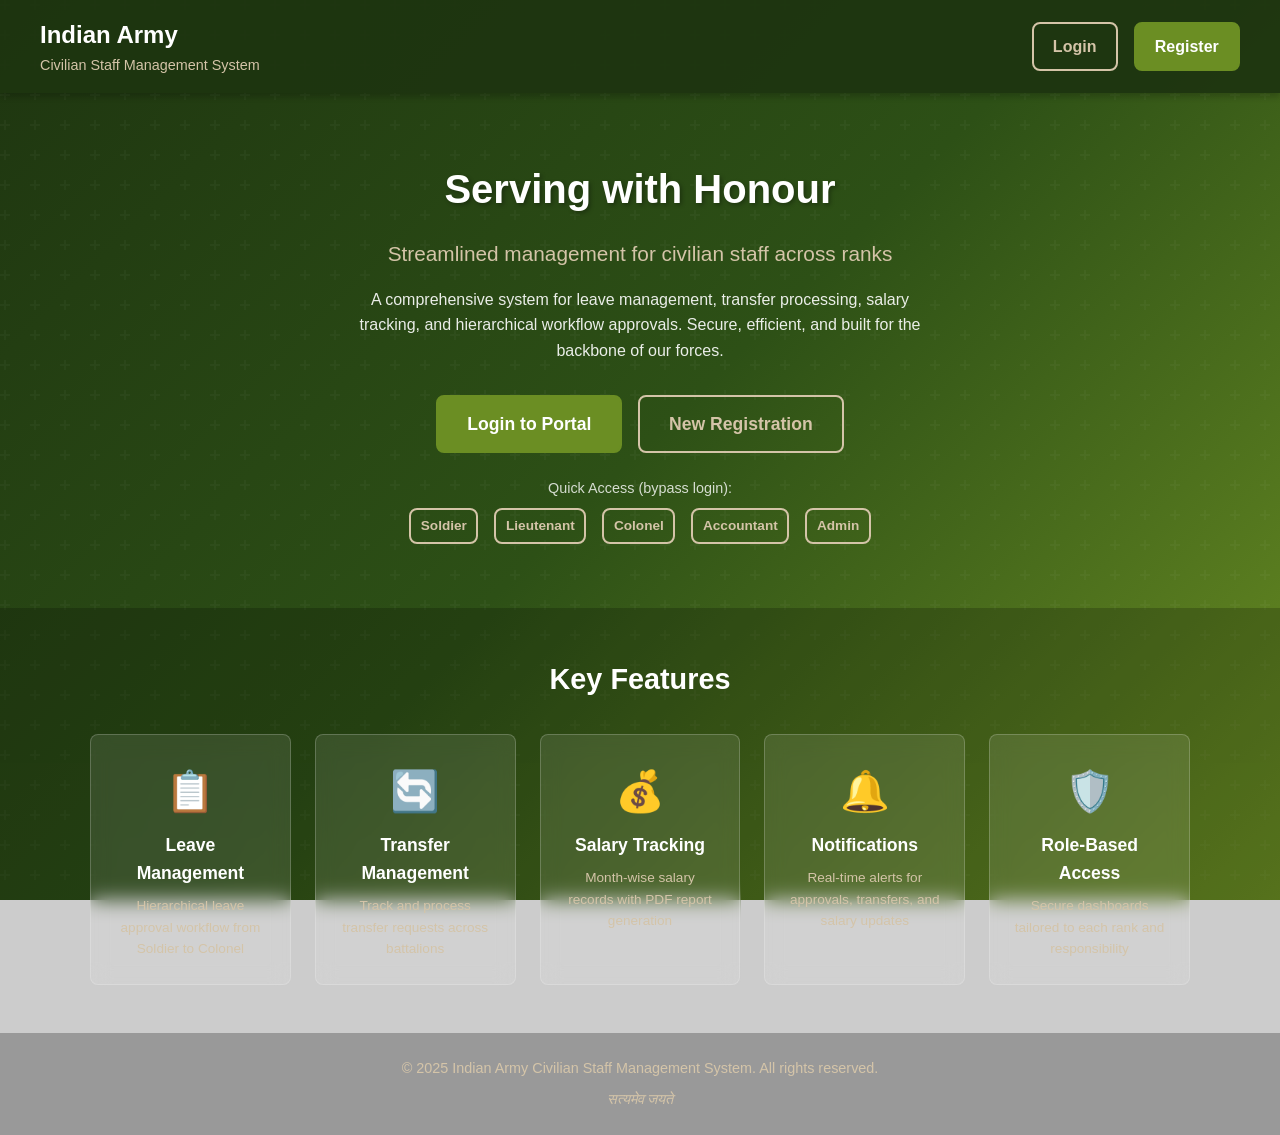
==== index.html @ 5b417126 "Initial commit" ====
<!DOCTYPE html>
<html lang="en">
<head>
    <meta charset="UTF-8">
    <meta name="viewport" content="width=device-width, initial-scale=1.0">
    <title>Indian Army Civilian Staff Management System</title>
    <link rel="stylesheet" href="css/style.css">
</head>
<body class="landing-page">
    <div class="landing-overlay"></div>
    
    <header class="main-header">
        <div class="header-content">
            <div class="logo-section">
                <img src="assets/ashoka-lion.svg" alt="Indian Army Emblem" class="army-emblem" onerror="this.style.display='none'">
                <div class="logo-text">
                    <h1>Indian Army</h1>
                    <p>Civilian Staff Management System</p>
                </div>
            </div>
            <nav class="header-nav">
                <a href="login.html" class="btn btn-outline">Login</a>
                <a href="register.html" class="btn btn-primary">Register</a>
            </nav>
        </div>
    </header>

    <main class="landing-main">
        <section class="hero-section">
            <div class="hero-content">
                <h2>Serving with Honour</h2>
                <p class="hero-subtitle">Streamlined management for civilian staff across ranks</p>
                <p class="hero-description">
                    A comprehensive system for leave management, transfer processing, salary tracking, 
                    and hierarchical workflow approvals. Secure, efficient, and built for the backbone of our forces.
                </p>
                <div class="hero-actions">
                    <a href="login.html" class="btn btn-primary btn-lg">Login to Portal</a>
                    <a href="register.html" class="btn btn-outline btn-lg">New Registration</a>
                </div>
                <p style="margin-top:1.5rem; color: rgba(255,255,255,0.8); font-size: 0.9rem;">Quick Access (bypass login):</p>
                <div class="hero-actions" style="margin-top: 0.5rem;">
                    <a href="#" class="btn btn-outline btn-sm quick-login" data-role="Soldier">Soldier</a>
                    <a href="#" class="btn btn-outline btn-sm quick-login" data-role="Lieutenant">Lieutenant</a>
                    <a href="#" class="btn btn-outline btn-sm quick-login" data-role="Colonel">Colonel</a>
                    <a href="#" class="btn btn-outline btn-sm quick-login" data-role="Accountant">Accountant</a>
                    <a href="#" class="btn btn-outline btn-sm quick-login" data-role="Admin">Admin</a>
                </div>
            </div>
        </section>

        <section class="features-section">
            <h2>Key Features</h2>
            <div class="features-grid">
                <div class="feature-card">
                    <div class="feature-icon">📋</div>
                    <h3>Leave Management</h3>
                    <p>Hierarchical leave approval workflow from Soldier to Colonel</p>
                </div>
                <div class="feature-card">
                    <div class="feature-icon">🔄</div>
                    <h3>Transfer Management</h3>
                    <p>Track and process transfer requests across battalions</p>
                </div>
                <div class="feature-card">
                    <div class="feature-icon">💰</div>
                    <h3>Salary Tracking</h3>
                    <p>Month-wise salary records with PDF report generation</p>
                </div>
                <div class="feature-card">
                    <div class="feature-icon">🔔</div>
                    <h3>Notifications</h3>
                    <p>Real-time alerts for approvals, transfers, and salary updates</p>
                </div>
                <div class="feature-card">
                    <div class="feature-icon">🛡️</div>
                    <h3>Role-Based Access</h3>
                    <p>Secure dashboards tailored to each rank and responsibility</p>
                </div>
            </div>
        </section>
    </main>

    <footer class="main-footer">
        <div class="footer-content">
            <p>&copy; 2025 Indian Army Civilian Staff Management System. All rights reserved.</p>
            <p class="footer-tagline">सत्यमेव जयते</p>
        </div>
    </footer>

    <script src="js/data.js"></script>
    <script src="js/auth.js"></script>
    <script>
        DataStorage.init();
        document.querySelectorAll('.quick-login').forEach(btn => {
            btn.addEventListener('click', function(e) {
                e.preventDefault();
                const role = this.dataset.role;
                const user = DataStorage.getUsers().find(u => u.rank === role);
                if (user) {
                    DataStorage.setSession(user);
                    window.location.href = Auth.DASHBOARD_MAP[role];
                }
            });
        });
    </script>
</body>
</html>
---- css/style.css ----
/* ===== CSS Variables - Army Theme ===== */
:root {
    --army-green: #2d5016;
    --army-green-dark: #1e3510;
    --army-green-light: #4a7c23;
    --olive: #6b8e23;
    --olive-light: #8fac3d;
    --beige: #d4c4a8;
    --beige-light: #f5eedd;
    --beige-dark: #a8987a;
    --khaki: #c3b091;
    --white: #ffffff;
    --black: #1a1a1a;
    --gray: #6b6b6b;
    --gray-light: #e8e8e8;
    --danger: #c53030;
    --success: #276749;
    --warning: #c05621;
    --shadow: 0 4px 6px rgba(0, 0, 0, 0.2);
    --shadow-lg: 0 10px 25px rgba(0, 0, 0, 0.3);
    --radius: 8px;
    --radius-sm: 4px;
    --transition: all 0.3s ease;
}

/* ===== Reset & Base ===== */
* {
    margin: 0;
    padding: 0;
    box-sizing: border-box;
}

body {
    font-family: 'Segoe UI', Tahoma, Geneva, Verdana, sans-serif;
    background-color: var(--beige-light);
    color: var(--black);
    line-height: 1.6;
    min-height: 100vh;
}

/* ===== Landing Page ===== */
.landing-page {
    background: linear-gradient(135deg, var(--army-green-dark) 0%, var(--army-green) 50%, var(--olive) 100%);
    background-attachment: fixed;
    position: relative;
}

.landing-overlay {
    position: fixed;
    top: 0;
    left: 0;
    width: 100%;
    height: 100%;
    background: url("data:image/svg+xml,%3Csvg width='60' height='60' viewBox='0 0 60 60' xmlns='http://www.w3.org/2000/svg'%3E%3Cg fill='none' fill-rule='evenodd'%3E%3Cg fill='%23ffffff' fill-opacity='0.03'%3E%3Cpath d='M36 34v-4h-2v4h-4v2h4v4h2v-4h4v-2h-4zm0-30V0h-2v4h-4v2h4v4h2V6h4V4h-4zM6 34v-4H4v4H0v2h4v4h2v-4h4v-2H6zM6 4V0H4v4H0v2h4v4h2V6h4V4H6z'/%3E%3C/g%3E%3C/g%3E%3C/svg%3E");
    pointer-events: none;
    z-index: 0;
}

/* ===== Header ===== */
.main-header {
    position: relative;
    z-index: 10;
    background: rgba(30, 53, 16, 0.95);
    padding: 1rem 2rem;
    box-shadow: var(--shadow);
}

.header-content {
    max-width: 1200px;
    margin: 0 auto;
    display: flex;
    justify-content: space-between;
    align-items: center;
    flex-wrap: wrap;
    gap: 1rem;
}

.logo-section {
    display: flex;
    align-items: center;
    gap: 1rem;
}

.army-emblem {
    width: 50px;
    height: 50px;
    object-fit: contain;
}

.logo-text h1 {
    color: var(--white);
    font-size: 1.5rem;
    font-weight: 700;
}

.logo-text p {
    color: var(--beige);
    font-size: 0.9rem;
}

.header-nav {
    display: flex;
    gap: 1rem;
}

/* ===== Buttons ===== */
.btn {
    display: inline-block;
    padding: 0.6rem 1.2rem;
    border-radius: var(--radius);
    text-decoration: none;
    font-weight: 600;
    transition: var(--transition);
    border: 2px solid transparent;
    cursor: pointer;
}

.btn-primary {
    background: var(--olive);
    color: var(--white);
    border-color: var(--olive);
}

.btn-primary:hover {
    background: var(--olive-light);
    border-color: var(--olive-light);
    transform: translateY(-2px);
}

.btn-outline {
    background: transparent;
    color: var(--beige);
    border-color: var(--beige);
}

.btn-outline:hover {
    background: rgba(212, 196, 168, 0.2);
    color: var(--white);
}

.btn-lg {
    padding: 0.8rem 1.8rem;
    font-size: 1.1rem;
}

.btn-danger {
    background: var(--danger);
    color: var(--white);
    border-color: var(--danger);
}

.btn-success {
    background: var(--success);
    color: var(--white);
    border-color: var(--success);
}

.btn-sm {
    padding: 0.3rem 0.6rem;
    font-size: 0.85rem;
}

/* ===== Hero Section ===== */
.hero-section {
    position: relative;
    z-index: 5;
    padding: 4rem 2rem;
    text-align: center;
}

.hero-content h2 {
    color: var(--white);
    font-size: 2.5rem;
    margin-bottom: 1rem;
    text-shadow: 2px 2px 4px rgba(0,0,0,0.3);
}

.hero-subtitle {
    color: var(--beige);
    font-size: 1.3rem;
    margin-bottom: 1rem;
}

.hero-description {
    color: rgba(255,255,255,0.9);
    max-width: 600px;
    margin: 0 auto 2rem;
    font-size: 1rem;
}

.hero-actions {
    display: flex;
    gap: 1rem;
    justify-content: center;
    flex-wrap: wrap;
}

/* ===== Features Section ===== */
.features-section {
    position: relative;
    z-index: 5;
    padding: 3rem 2rem;
    background: rgba(0,0,0,0.2);
}

.features-section h2 {
    color: var(--white);
    text-align: center;
    margin-bottom: 2rem;
    font-size: 1.8rem;
}

.features-grid {
    max-width: 1100px;
    margin: 0 auto;
    display: grid;
    grid-template-columns: repeat(auto-fit, minmax(200px, 1fr));
    gap: 1.5rem;
}

.feature-card {
    background: rgba(255,255,255,0.1);
    backdrop-filter: blur(10px);
    border: 1px solid rgba(255,255,255,0.2);
    border-radius: var(--radius);
    padding: 1.5rem;
    text-align: center;
    transition: var(--transition);
}

.feature-card:hover {
    background: rgba(255,255,255,0.15);
    transform: translateY(-5px);
}

.feature-icon {
    font-size: 2.5rem;
    margin-bottom: 0.5rem;
}

.feature-card h3 {
    color: var(--white);
    font-size: 1.1rem;
    margin-bottom: 0.5rem;
}

.feature-card p {
    color: var(--beige);
    font-size: 0.85rem;
}

/* ===== Footer ===== */
.main-footer {
    position: relative;
    z-index: 5;
    background: rgba(0,0,0,0.4);
    padding: 1.5rem 2rem;
    text-align: center;
}

.footer-content p {
    color: var(--beige);
    font-size: 0.9rem;
}

.footer-tagline {
    font-style: italic;
    margin-top: 0.5rem;
}

/* ===== Auth Pages ===== */
.auth-page {
    min-height: 100vh;
    display: flex;
    flex-direction: column;
    background: linear-gradient(135deg, var(--army-green-dark) 0%, var(--army-green) 100%);
    position: relative;
}

.auth-header {
    padding: 1rem 2rem;
    background: rgba(0,0,0,0.2);
}

.auth-header a {
    color: var(--beige);
    text-decoration: none;
}

.auth-container {
    flex: 1;
    display: flex;
    align-items: center;
    justify-content: center;
    padding: 2rem;
}

.auth-card {
    background: var(--white);
    border-radius: var(--radius);
    box-shadow: var(--shadow-lg);
    padding: 2rem;
    width: 100%;
    max-width: 420px;
}

.auth-card h1 {
    color: var(--army-green);
    margin-bottom: 1.5rem;
    font-size: 1.5rem;
}

.form-group {
    margin-bottom: 1rem;
}

.form-group label {
    display: block;
    margin-bottom: 0.4rem;
    font-weight: 600;
    color: var(--black);
}

.form-group input,
.form-group select {
    width: 100%;
    padding: 0.6rem 0.8rem;
    border: 2px solid var(--gray-light);
    border-radius: var(--radius-sm);
    font-size: 1rem;
    transition: var(--transition);
}

.form-group input:focus,
.form-group select:focus {
    outline: none;
    border-color: var(--olive);
}

.form-group input.error {
    border-color: var(--danger);
}

.form-group .error-msg {
    color: var(--danger);
    font-size: 0.8rem;
    margin-top: 0.3rem;
}

.auth-links {
    margin-top: 1rem;
    display: flex;
    justify-content: space-between;
    flex-wrap: wrap;
    gap: 0.5rem;
}

.auth-links a {
    color: var(--olive);
    text-decoration: none;
    font-size: 0.9rem;
}

.auth-links a:hover {
    text-decoration: underline;
}

.quick-login-btn {
    color: var(--olive);
    text-decoration: none;
    font-size: 0.85rem;
    padding: 0.3rem 0.6rem;
    border: 1px solid var(--olive);
    border-radius: 4px;
}

.quick-login-btn:hover {
    background: rgba(107, 142, 35, 0.1);
}

.btn-block {
    width: 100%;
    padding: 0.8rem;
    margin-top: 1rem;
}

.btn:disabled {
    opacity: 0.6;
    cursor: not-allowed;
}

/* ===== Dashboard Layout ===== */
.dashboard-layout {
    display: flex;
    flex-direction: column;
    min-height: 100vh;
    background: var(--beige-light);
}

.dashboard-header {
    background: var(--army-green);
    color: var(--white);
    padding: 0.8rem 1.5rem;
    display: flex;
    justify-content: space-between;
    align-items: center;
    flex-wrap: wrap;
    gap: 1rem;
    box-shadow: var(--shadow);
}

.dashboard-header-left {
    display: flex;
    align-items: center;
    gap: 1rem;
}

.profile-trigger {
    display: flex;
    align-items: center;
    gap: 0.8rem;
    cursor: pointer;
    padding: 0.3rem 0;
}

.profile-photo {
    width: 45px;
    height: 45px;
    border-radius: 4px;
    object-fit: cover;
    border: 2px solid var(--beige);
}

.profile-photo-placeholder {
    width: 45px;
    height: 45px;
    border-radius: 4px;
    background: var(--olive);
    display: flex;
    align-items: center;
    justify-content: center;
    font-size: 1.2rem;
    border: 2px solid var(--beige);
}

.profile-info span {
    display: block;
    font-size: 0.9rem;
}

.profile-info .rank-name {
    font-weight: 700;
}

.profile-info .service-id {
    font-size: 0.8rem;
    opacity: 0.9;
}

.dashboard-header-right {
    display: flex;
    align-items: center;
    gap: 1rem;
}

.notification-bell {
    position: relative;
    cursor: pointer;
    padding: 0.5rem;
    font-size: 1.5rem;
}

.notification-badge {
    position: absolute;
    top: 0;
    right: 0;
    background: var(--danger);
    color: var(--white);
    font-size: 0.7rem;
    padding: 0.2rem 0.5rem;
    border-radius: 50%;
    min-width: 18px;
    text-align: center;
}

.dashboard-body {
    display: flex;
    flex: 1;
}

/* ===== Side Menu ===== */
.side-menu-overlay {
    display: none;
    position: fixed;
    top: 0;
    left: 0;
    width: 100%;
    height: 100%;
    background: rgba(0,0,0,0.5);
    backdrop-filter: blur(4px);
    z-index: 1000;
    opacity: 0;
    transition: var(--transition);
}

.side-menu-overlay.active {
    display: block;
    opacity: 1;
}

.side-menu {
    position: fixed;
    top: 0;
    left: 0;
    width: 280px;
    height: 100%;
    background: var(--white);
    box-shadow: var(--shadow-lg);
    z-index: 1001;
    transform: translateX(-100%);
    transition: transform 0.3s ease;
    overflow-y: auto;
}

.side-menu.active {
    transform: translateX(0);
}

.side-menu-header {
    padding: 1.5rem;
    background: var(--army-green);
    color: var(--white);
}

.side-menu-nav {
    padding: 1rem;
}

.menu-item {
    display: block;
    padding: 0.8rem 1rem;
    color: var(--black);
    text-decoration: none;
    border-radius: var(--radius-sm);
    margin-bottom: 0.3rem;
    transition: var(--transition);
}

.menu-item:hover,
.menu-item.active {
    background: var(--beige-light);
    color: var(--army-green);
}

.menu-item.logout {
    color: var(--danger);
}

/* ===== Main Content ===== */
.main-content {
    flex: 1;
    padding: 1.5rem;
    overflow-x: hidden;
}

.greeting-section {
    margin-bottom: 2rem;
}

.greeting-section h1 {
    color: var(--army-green);
    font-size: 1.8rem;
}

.greeting-section p {
    color: var(--gray);
    margin-top: 0.3rem;
}

/* ===== Action Cards ===== */
.action-cards {
    display: grid;
    grid-template-columns: repeat(auto-fill, minmax(250px, 1fr));
    gap: 1.5rem;
}

.action-card {
    background: linear-gradient(135deg, var(--army-green) 0%, var(--olive) 100%);
    border-radius: var(--radius);
    padding: 1.5rem;
    color: var(--white);
    text-decoration: none;
    transition: var(--transition);
    position: relative;
    overflow: hidden;
    min-height: 140px;
    display: flex;
    flex-direction: column;
    justify-content: flex-end;
}

.action-card::before {
    content: '';
    position: absolute;
    top: 0;
    left: 0;
    width: 100%;
    height: 100%;
    background: url("data:image/svg+xml,%3Csvg width='100' height='100' viewBox='0 0 100 100' xmlns='http://www.w3.org/2000/svg'%3E%3Cpath d='M11 18c3.866 0 7-3.134 7-7s-3.134-7-7-7-7 3.134-7 7 3.134 7 7 7zm48 25c3.866 0 7-3.134 7-7s-3.134-7-7-7-7 3.134-7 7 3.134 7 7 7zm-43-7c1.657 0 3-1.343 3-3s-1.343-3-3-3-3 1.343-3 3 1.343 3 3 3zm63 31c1.657 0 3-1.343 3-3s-1.343-3-3-3-3 1.343-3 3 1.343 3 3 3zM34 90c1.657 0 3-1.343 3-3s-1.343-3-3-3-3 1.343-3 3 1.343 3 3 3zm56-76c1.657 0 3-1.343 3-3s-1.343-3-3-3-3 1.343-3 3 1.343 3 3 3zM12 86c2.21 0 4-1.79 4-4s-1.79-4-4-4-4 1.79-4 4 1.79 4 4 4zm28-65c2.21 0 4-1.79 4-4s-1.79-4-4-4-4 1.79-4 4 1.79 4 4 4zm23-11c2.76 0 5-2.24 5-5s-2.24-5-5-5-5 2.24-5 5 2.24 5 5 5zm-6 60c2.21 0 4-1.79 4-4s-1.79-4-4-4-4 1.79-4 4 1.79 4 4 4zm29 22c2.76 0 5-2.24 5-5s-2.24-5-5-5-5 2.24-5 5 2.24 5 5 5zM32 63c2.76 0 5-2.24 5-5s-2.24-5-5-5-5 2.24-5 5 2.24 5 5 5zm57-13c2.76 0 5-2.24 5-5s-2.24-5-5-5-5 2.24-5 5 2.24 5 5 5zm-9-21c1.105 0 2-.895 2-2s-.895-2-2-2-2 .895-2 2 .895 2 2 2zM60 91c1.105 0 2-.895 2-2s-.895-2-2-2-2 .895-2 2 .895 2 2 2zM35 41c1.105 0 2-.895 2-2s-.895-2-2-2-2 .895-2 2 .895 2 2 2zM12 60c1.105 0 2-.895 2-2s-.895-2-2-2-2 .895-2 2 .895 2 2 2z' fill='%23ffffff' fill-opacity='0.05' fill-rule='evenodd'/%3E%3C/svg%3E");
    opacity: 0.5;
}

.action-card:hover {
    transform: translateY(-5px);
    box-shadow: var(--shadow-lg);
}

.action-card h3 {
    position: relative;
    font-size: 1.2rem;
    margin-bottom: 0.3rem;
}

.action-card p {
    position: relative;
    font-size: 0.85rem;
    opacity: 0.9;
}

/* ===== Modal ===== */
.modal-overlay {
    display: none;
    position: fixed;
    top: 0;
    left: 0;
    width: 100%;
    height: 100%;
    background: rgba(0,0,0,0.5);
    z-index: 2000;
    align-items: center;
    justify-content: center;
    padding: 1rem;
}

.modal-overlay.active {
    display: flex;
}

.modal {
    background: var(--white);
    border-radius: var(--radius);
    max-width: 500px;
    width: 100%;
    max-height: 90vh;
    overflow-y: auto;
    box-shadow: var(--shadow-lg);
}

.modal-header {
    padding: 1rem 1.5rem;
    background: var(--army-green);
    color: var(--white);
    display: flex;
    justify-content: space-between;
    align-items: center;
}

.modal-close {
    background: none;
    border: none;
    color: var(--white);
    font-size: 1.5rem;
    cursor: pointer;
}

.modal-body {
    padding: 1.5rem;
}

/* ===== Tables ===== */
.table-container {
    overflow-x: auto;
    margin: 1rem 0;
    border-radius: var(--radius);
    box-shadow: var(--shadow);
}

.data-table {
    width: 100%;
    border-collapse: collapse;
    background: var(--white);
}

.data-table th,
.data-table td {
    padding: 0.8rem 1rem;
    text-align: left;
    border-bottom: 1px solid var(--gray-light);
}

.data-table th {
    background: var(--army-green);
    color: var(--white);
    font-weight: 600;
}

.data-table tr:hover {
    background: var(--beige-light);
}

.badge {
    display: inline-block;
    padding: 0.2rem 0.6rem;
    border-radius: 20px;
    font-size: 0.8rem;
    font-weight: 600;
}

.badge-success { background: #c6f6d5; color: var(--success); }
.badge-warning { background: #feebc8; color: var(--warning); }
.badge-danger { background: #fed7d7; color: var(--danger); }

/* ===== Notification Dropdown ===== */
.notification-dropdown {
    display: none;
    position: absolute;
    top: 100%;
    right: 0;
    margin-top: 0.5rem;
    background: var(--white);
    border-radius: var(--radius);
    box-shadow: var(--shadow-lg);
    min-width: 320px;
    max-height: 400px;
    overflow-y: auto;
    z-index: 100;
}

.notification-dropdown.active {
    display: block;
}

.notification-item {
    padding: 1rem;
    border-bottom: 1px solid var(--gray-light);
    cursor: pointer;
    transition: var(--transition);
}

.notification-item:hover {
    background: var(--beige-light);
}

.notification-item.unread {
    background: #e8f5e9;
}

/* ===== Section Cards ===== */
.section-card {
    background: var(--white);
    border-radius: var(--radius);
    box-shadow: var(--shadow);
    padding: 1.5rem;
    margin-bottom: 1.5rem;
}

.section-card h3 {
    color: var(--army-green);
    margin-bottom: 1rem;
    padding-bottom: 0.5rem;
    border-bottom: 2px solid var(--beige);
}

/* ===== Form Layout ===== */
.form-row {
    display: grid;
    grid-template-columns: repeat(auto-fit, minmax(200px, 1fr));
    gap: 1rem;
}

/* ===== Hamburger Menu (Mobile) ===== */
.hamburger-btn {
    display: none;
    background: none;
    border: none;
    color: var(--white);
    font-size: 1.5rem;
    cursor: pointer;
}

/* ===== Responsive ===== */
.step-active {
    background: var(--olive);
    color: white;
    padding: 0.2rem 0.6rem;
    border-radius: 50%;
}

/* ===== Responsive ===== */
@media (max-width: 768px) {
    .header-content {
        flex-direction: column;
    }

    .hero-content h2 {
        font-size: 1.8rem;
    }

    .hero-actions {
        flex-direction: column;
    }

    .dashboard-header {
        flex-direction: column;
    }

    .profile-info {
        display: none;
    }

    .hamburger-btn {
        display: block;
    }

    .action-cards {
        grid-template-columns: 1fr;
    }

    .data-table {
        font-size: 0.85rem;
    }

    .data-table th,
    .data-table td {
        padding: 0.5rem;
    }
}
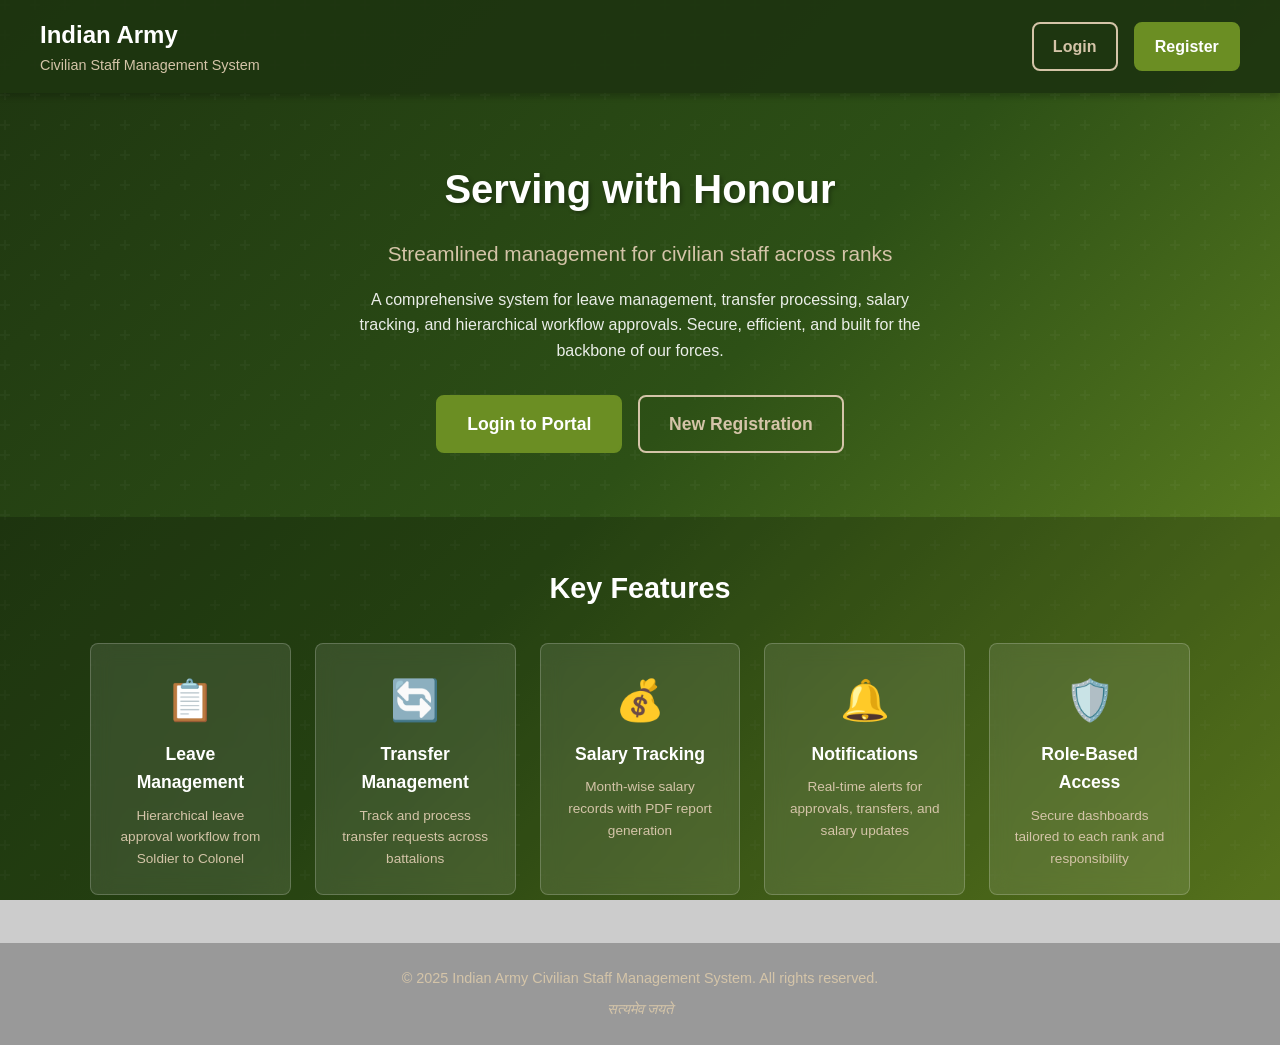
==== commit 4455faca: "hii" ====
--- a/index.html
+++ b/index.html
@@ -5,6 +5,7 @@
     <meta name="viewport" content="width=device-width, initial-scale=1.0">
     <title>Indian Army Civilian Staff Management System</title>
     <link rel="stylesheet" href="css/style.css">
+    <link rel="stylesheet" href="css/pages.css">
 </head>
 <body class="landing-page">
     <div class="landing-overlay"></div>
@@ -38,14 +39,7 @@
                     <a href="login.html" class="btn btn-primary btn-lg">Login to Portal</a>
                     <a href="register.html" class="btn btn-outline btn-lg">New Registration</a>
                 </div>
-                <p style="margin-top:1.5rem; color: rgba(255,255,255,0.8); font-size: 0.9rem;">Quick Access (bypass login):</p>
-                <div class="hero-actions" style="margin-top: 0.5rem;">
-                    <a href="#" class="btn btn-outline btn-sm quick-login" data-role="Soldier">Soldier</a>
-                    <a href="#" class="btn btn-outline btn-sm quick-login" data-role="Lieutenant">Lieutenant</a>
-                    <a href="#" class="btn btn-outline btn-sm quick-login" data-role="Colonel">Colonel</a>
-                    <a href="#" class="btn btn-outline btn-sm quick-login" data-role="Accountant">Accountant</a>
-                    <a href="#" class="btn btn-outline btn-sm quick-login" data-role="Admin">Admin</a>
-                </div>
+               
             </div>
         </section>
 
@@ -90,19 +84,6 @@
 
     <script src="js/data.js"></script>
     <script src="js/auth.js"></script>
-    <script>
-        DataStorage.init();
-        document.querySelectorAll('.quick-login').forEach(btn => {
-            btn.addEventListener('click', function(e) {
-                e.preventDefault();
-                const role = this.dataset.role;
-                const user = DataStorage.getUsers().find(u => u.rank === role);
-                if (user) {
-                    DataStorage.setSession(user);
-                    window.location.href = Auth.DASHBOARD_MAP[role];
-                }
-            });
-        });
-    </script>
+    <script src="js/pages.js"></script>
 </body>
 </html>
--- a/css/style.css
+++ b/css/style.css
@@ -649,8 +649,8 @@
 .modal {
     background: var(--white);
     border-radius: var(--radius);
-    max-width: 500px;
-    width: 100%;
+    max-width: 1100px;
+    width: 95%;
     max-height: 90vh;
     overflow-y: auto;
     box-shadow: var(--shadow-lg);
@@ -693,15 +693,17 @@
 
 .data-table th,
 .data-table td {
-    padding: 0.8rem 1rem;
+    padding: 1.2rem 1.5rem;
     text-align: left;
     border-bottom: 1px solid var(--gray-light);
+    font-size: 0.95rem;
 }
 
 .data-table th {
     background: var(--army-green);
     color: var(--white);
     font-weight: 600;
+    font-size: 1rem;
 }
 
 .data-table tr:hover {
--- a/css/pages.css
+++ b/css/pages.css
@@ -0,0 +1,83 @@
+/* ========== index (landing) ========== */
+.hero-content .hero-actions + p {
+  margin-top: 1.5rem;
+  color: rgba(255, 255, 255, 0.8);
+  font-size: 0.9rem;
+}
+.hero-content .hero-actions.quick-access {
+  margin-top: 0.5rem;
+}
+
+/* ========== login ========== */
+#otpGroup { display: none; }
+#otpGroup small { color: var(--gray); }
+.auth-card .auth-links + p {
+  margin-top: 1rem;
+  font-size: 0.85rem;
+  color: var(--gray);
+}
+.quick-login-wrap {
+  display: flex;
+  flex-wrap: wrap;
+  gap: 0.5rem;
+  margin-top: 0.5rem;
+}
+
+/* ========== register ========== */
+.register-card.auth-card { max-width: 500px; }
+.progress-indicator {
+  display: flex;
+  gap: 0.5rem;
+  margin-bottom: 1.5rem;
+}
+.form-step h3 { margin-bottom: 1rem; }
+.form-step { display: none; }
+.form-step.active { display: block; }
+.form-actions {
+  display: flex;
+  gap: 1rem;
+  margin-top: 1rem;
+}
+.form-actions #prevBtn,
+.form-actions #submitBtn { display: none; }
+.register-auth-links { margin-top: 1rem; }
+
+/* ========== forgot-password ========== */
+.forgot-password-intro {
+  margin-bottom: 1rem;
+  color: var(--gray);
+}
+.forgot-auth-links { margin-top: 1rem; }
+
+/* ========== dashboards (shared) ========== */
+.notification-dropdown .dropdown-footer {
+  padding: 0.5rem;
+  text-align: center;
+}
+
+/* ========== admin-dashboard ========== */
+.admin-analytics-grid {
+  display: grid;
+  grid-template-columns: repeat(auto-fit, minmax(150px, 1fr));
+  gap: 1rem;
+}
+.admin-analytics-card {
+  background: var(--beige-light);
+  padding: 1rem;
+  border-radius: 8px;
+}
+
+/* ========== accountant-dashboard ========== */
+#acResultSection { display: none; }
+
+/* ========== notification-view ========== */
+#backLink {
+  color: white;
+  text-decoration: none;
+}
+.notification-view-item {
+  padding: 1rem;
+  border-bottom: 1px solid var(--gray-light);
+}
+.notification-view-item p { margin: 0.3rem 0 0; }
+.notification-view-item small { color: var(--gray); }
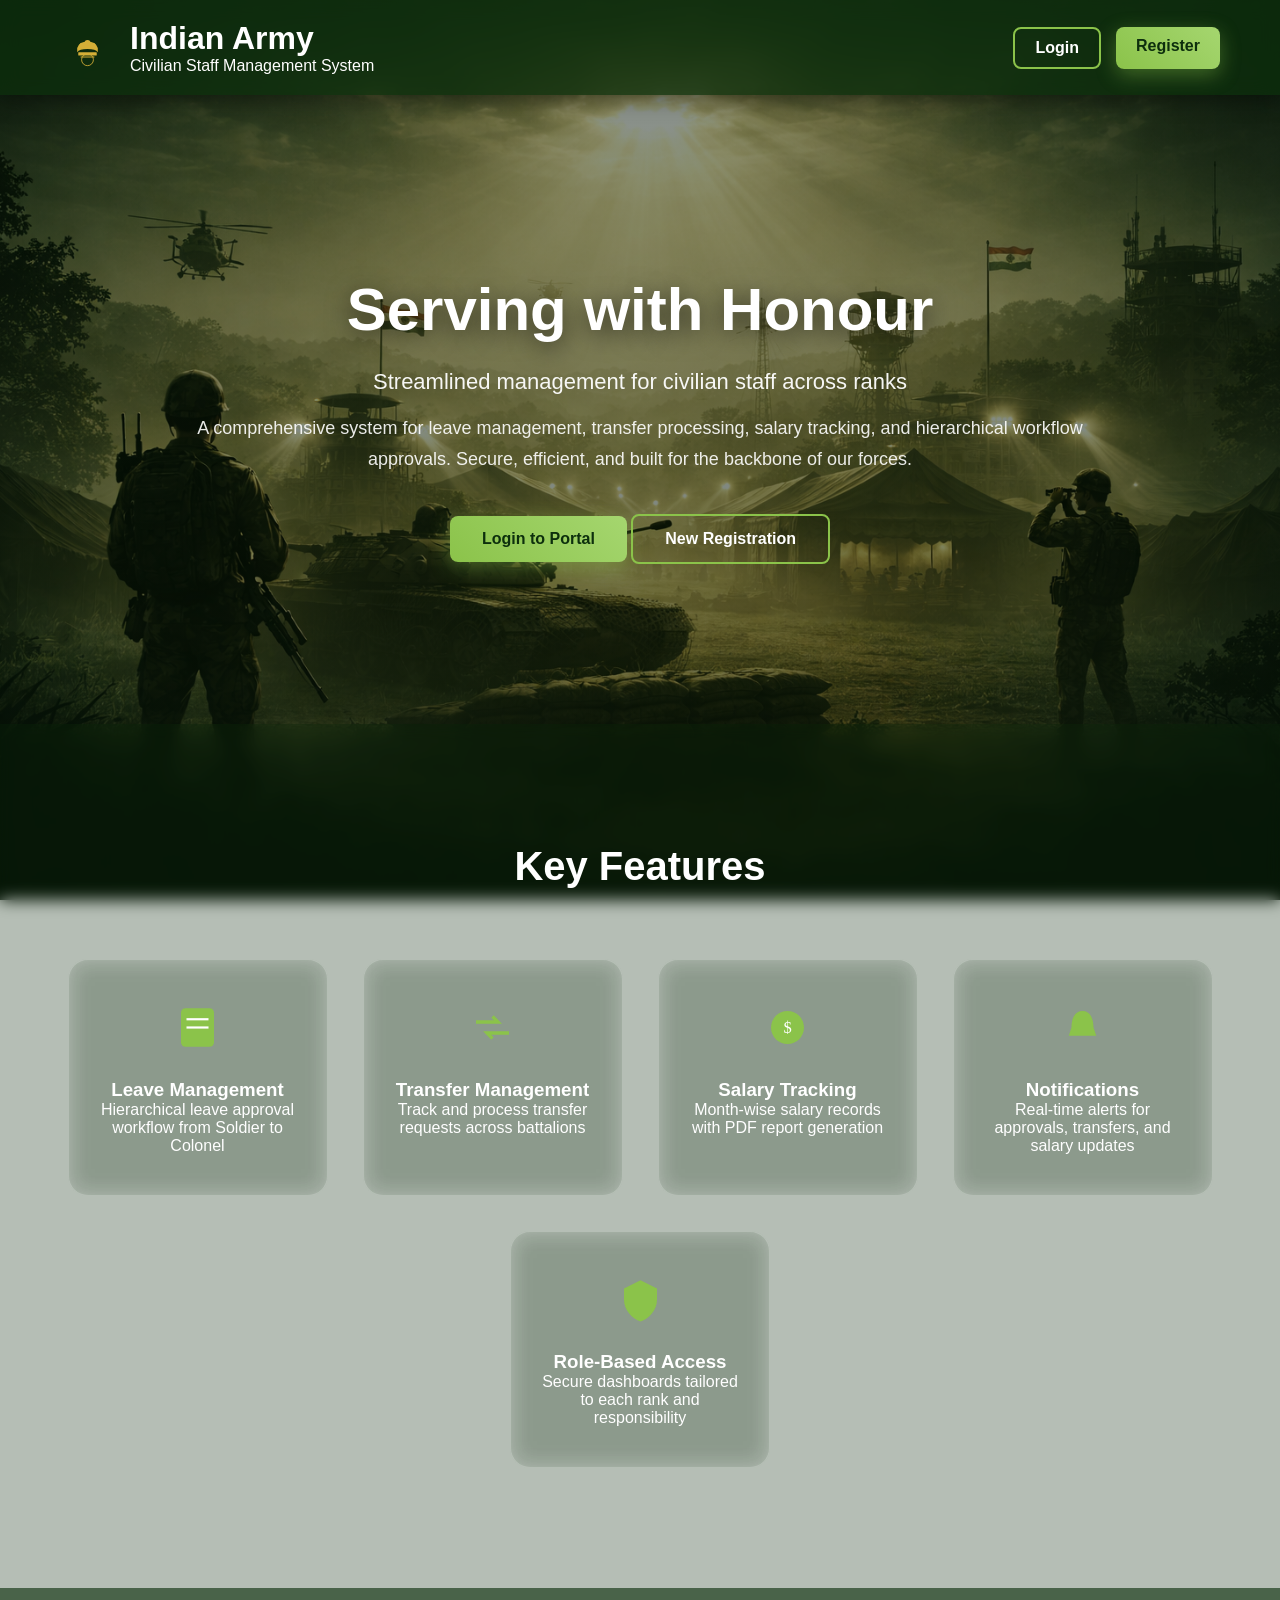
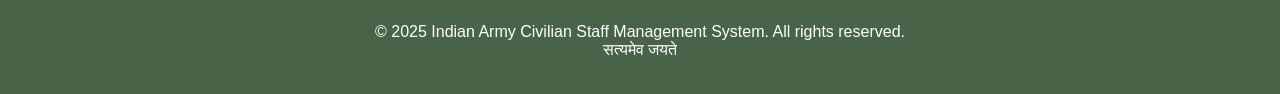
==== commit bd68f2b4: "css updated little" ====
--- a/index.html
+++ b/index.html
@@ -4,77 +4,115 @@
     <meta charset="UTF-8">
     <meta name="viewport" content="width=device-width, initial-scale=1.0">
     <title>Indian Army Civilian Staff Management System</title>
-    <link rel="stylesheet" href="css/style.css">
-    <link rel="stylesheet" href="css/pages.css">
+
+    <!-- CSS -->
+    <link rel="stylesheet" href="css/styles.css">
+
+    <!-- Favicon -->
+    <link rel="icon" type="image/x-icon" href="assets/favicon.ico">
 </head>
+
 <body class="landing-page">
+
     <div class="landing-overlay"></div>
-    
+
+    <!-- HEADER -->
     <header class="main-header">
         <div class="header-content">
+
             <div class="logo-section">
-                <img src="assets/ashoka-lion.svg" alt="Indian Army Emblem" class="army-emblem" onerror="this.style.display='none'">
+                <img src="assets/ashoka-lion.svg"
+                     alt="Indian Army Emblem"
+                     class="army-emblem"
+                     onerror="this.style.display='none'">
                 <div class="logo-text">
                     <h1>Indian Army</h1>
                     <p>Civilian Staff Management System</p>
                 </div>
             </div>
+
             <nav class="header-nav">
                 <a href="login.html" class="btn btn-outline">Login</a>
                 <a href="register.html" class="btn btn-primary">Register</a>
             </nav>
+
         </div>
     </header>
 
+    <!-- MAIN -->
     <main class="landing-main">
+
+        <!-- HERO -->
         <section class="hero-section">
             <div class="hero-content">
+
                 <h2>Serving with Honour</h2>
-                <p class="hero-subtitle">Streamlined management for civilian staff across ranks</p>
+
+                <p class="hero-subtitle">
+                    Streamlined management for civilian staff across ranks
+                </p>
+
                 <p class="hero-description">
-                    A comprehensive system for leave management, transfer processing, salary tracking, 
-                    and hierarchical workflow approvals. Secure, efficient, and built for the backbone of our forces.
+                    A comprehensive system for leave management, transfer processing,
+                    salary tracking, and hierarchical workflow approvals.
+                    Secure, efficient, and built for the backbone of our forces.
                 </p>
+
                 <div class="hero-actions">
-                    <a href="login.html" class="btn btn-primary btn-lg">Login to Portal</a>
-                    <a href="register.html" class="btn btn-outline btn-lg">New Registration</a>
+                    <a href="login.html" class="btn btn-primary btn-lg">
+                        Login to Portal
+                    </a>
+
+                    <a href="register.html" class="btn btn-outline btn-lg">
+                        New Registration
+                    </a>
                 </div>
-               
+
             </div>
         </section>
 
+        <!-- FEATURES -->
         <section class="features-section">
             <h2>Key Features</h2>
+
             <div class="features-grid">
+
                 <div class="feature-card">
-                    <div class="feature-icon">📋</div>
+                    <img src="assets/icons/leave.svg" class="feature-icon" alt="Leave">
                     <h3>Leave Management</h3>
                     <p>Hierarchical leave approval workflow from Soldier to Colonel</p>
                 </div>
+
                 <div class="feature-card">
-                    <div class="feature-icon">🔄</div>
+                    <img src="assets/icons/transfer.svg" class="feature-icon" alt="Transfer">
                     <h3>Transfer Management</h3>
                     <p>Track and process transfer requests across battalions</p>
                 </div>
+
                 <div class="feature-card">
-                    <div class="feature-icon">💰</div>
+                    <img src="assets/icons/salary.svg" class="feature-icon" alt="Salary">
                     <h3>Salary Tracking</h3>
                     <p>Month-wise salary records with PDF report generation</p>
                 </div>
+
                 <div class="feature-card">
-                    <div class="feature-icon">🔔</div>
+                    <img src="assets/icons/notification.svg" class="feature-icon" alt="Notifications">
                     <h3>Notifications</h3>
                     <p>Real-time alerts for approvals, transfers, and salary updates</p>
                 </div>
+
                 <div class="feature-card">
-                    <div class="feature-icon">🛡️</div>
+                    <img src="assets/icons/security.svg" class="feature-icon" alt="Security">
                     <h3>Role-Based Access</h3>
                     <p>Secure dashboards tailored to each rank and responsibility</p>
                 </div>
+
             </div>
         </section>
+
     </main>
 
+    <!-- FOOTER -->
     <footer class="main-footer">
         <div class="footer-content">
             <p>&copy; 2025 Indian Army Civilian Staff Management System. All rights reserved.</p>
@@ -82,8 +120,10 @@
         </div>
     </footer>
 
+    <!-- JS -->
     <script src="js/data.js"></script>
     <script src="js/auth.js"></script>
     <script src="js/pages.js"></script>
+
 </body>
-</html>
+</html>
--- a/css/styles.css
+++ b/css/styles.css
@@ -0,0 +1,212 @@
+/* ============================= */
+/* RESET */
+/* ============================= */
+* {
+    margin: 0;
+    padding: 0;
+    box-sizing: border-box;
+}
+
+html {
+    scroll-behavior: smooth;
+}
+
+body.landing-page {
+    font-family: 'Segoe UI', Tahoma, sans-serif;
+    color: #ffffff;
+    overflow-x: hidden;
+    animation: fadeInPage 0.6s ease;
+}
+
+/* ============================= */
+/* BACKGROUND */
+/* ============================= */
+.landing-page {
+    background:
+        linear-gradient(
+            rgba(5, 20, 5, 0.45),
+            rgba(5, 20, 5, 0.55)
+        ),
+        url("../assets/images/ARMY-BG.png");
+    background-size: cover;
+    background-position: center;
+    background-attachment: fixed;
+}
+
+/* ============================= */
+/* HEADER */
+/* ============================= */
+.main-header {
+    position: sticky;
+    top: 0;
+    z-index: 1000;
+    padding: 20px 60px;
+    background: rgba(13, 47, 13, 0.75);
+    backdrop-filter: blur(10px);
+    box-shadow: 0 5px 20px rgba(0,0,0,0.4);
+}
+
+.header-content {
+    display: flex;
+    justify-content: space-between;
+    align-items: center;
+}
+
+.logo-section {
+    display: flex;
+    align-items: center;
+    gap: 15px;
+}
+
+.army-emblem {
+    width: 55px;
+}
+
+/* ============================= */
+/* BUTTONS */
+/* ============================= */
+.header-nav {
+    display: flex;
+    gap: 15px;
+}
+
+.btn {
+    padding: 10px 20px;
+    border-radius: 8px;
+    text-decoration: none;
+    font-weight: 600;
+    transition: all 0.3s ease;
+    display: inline-block;
+}
+
+.btn-primary {
+    background: linear-gradient(45deg, #8bc34a, #a5d66f);
+    color: #0d2f0d;
+    box-shadow: 0 6px 20px rgba(139,195,74,0.4);
+}
+
+.btn-primary:hover {
+    transform: translateY(-4px);
+    box-shadow: 0 12px 30px rgba(139,195,74,0.6);
+}
+
+.btn-outline {
+    border: 2px solid #8bc34a;
+    color: #ffffff;
+}
+
+.btn-outline:hover {
+    background: #8bc34a;
+    color: #0d2f0d;
+}
+
+.btn-lg {
+    padding: 14px 32px;
+    font-size: 16px;
+}
+
+/* ============================= */
+/* HERO SECTION */
+/* ============================= */
+.hero-section {
+    position: relative;
+    text-align: center;
+    padding: 180px 20px 160px 20px;
+}
+
+.hero-content {
+    position: relative;
+    z-index: 1;
+    max-width: 900px;
+    margin: auto;
+}
+
+.hero-content h2 {
+    font-size: 60px;
+    font-weight: 800;
+    margin-bottom: 25px;
+    text-shadow: 0 5px 25px rgba(0,0,0,0.6);
+}
+
+.hero-subtitle {
+    font-size: 22px;
+    margin-bottom: 18px;
+    opacity: 0.95;
+}
+
+.hero-description {
+    line-height: 1.7;
+    font-size: 18px;
+    opacity: 0.9;
+    margin-bottom: 40px;
+}
+
+/* ============================= */
+/* FEATURES SECTION */
+/* ============================= */
+.features-section {
+    padding: 120px 40px;
+    text-align: center;
+
+    /* Transparent Green Glass */
+    background: rgba(10, 40, 10, 0.30);
+    backdrop-filter: blur(8px);
+}
+
+.features-section h2 {
+    font-size: 40px;
+    font-weight: 700;
+    margin-bottom: 70px;
+}
+
+.features-grid {
+    display: flex;
+    justify-content: center;
+    gap: 35px;
+    flex-wrap: wrap;
+}
+
+.feature-card {
+    background: rgba(255, 255, 255, 0.08);
+    border-radius: 20px;
+    padding: 40px 25px;
+    width: 260px;
+    backdrop-filter: blur(12px);
+    border: 1px solid rgba(255,255,255,0.2);
+    transition: all 0.4s ease;
+}
+
+.feature-card:hover {
+    transform: translateY(-15px);
+    box-shadow: 0 25px 50px rgba(0,0,0,0.7);
+}
+
+.feature-icon {
+    width: 55px;
+    height: 55px;
+    margin-bottom: 20px;
+}
+
+/* ============================= */
+/* FOOTER */
+/* ============================= */
+.main-footer {
+    background: rgba(13, 47, 13, 0.75);
+    backdrop-filter: blur(8px);
+    text-align: center;
+    padding: 35px;
+}
+
+/* ============================= */
+/* ANIMATION */
+/* ============================= */
+@keyframes fadeInPage {
+    from {
+        opacity: 0;
+        transform: translateY(10px);
+    }
+    to {
+        opacity: 1;
+        transform: translateY(0);
+    }
+}
